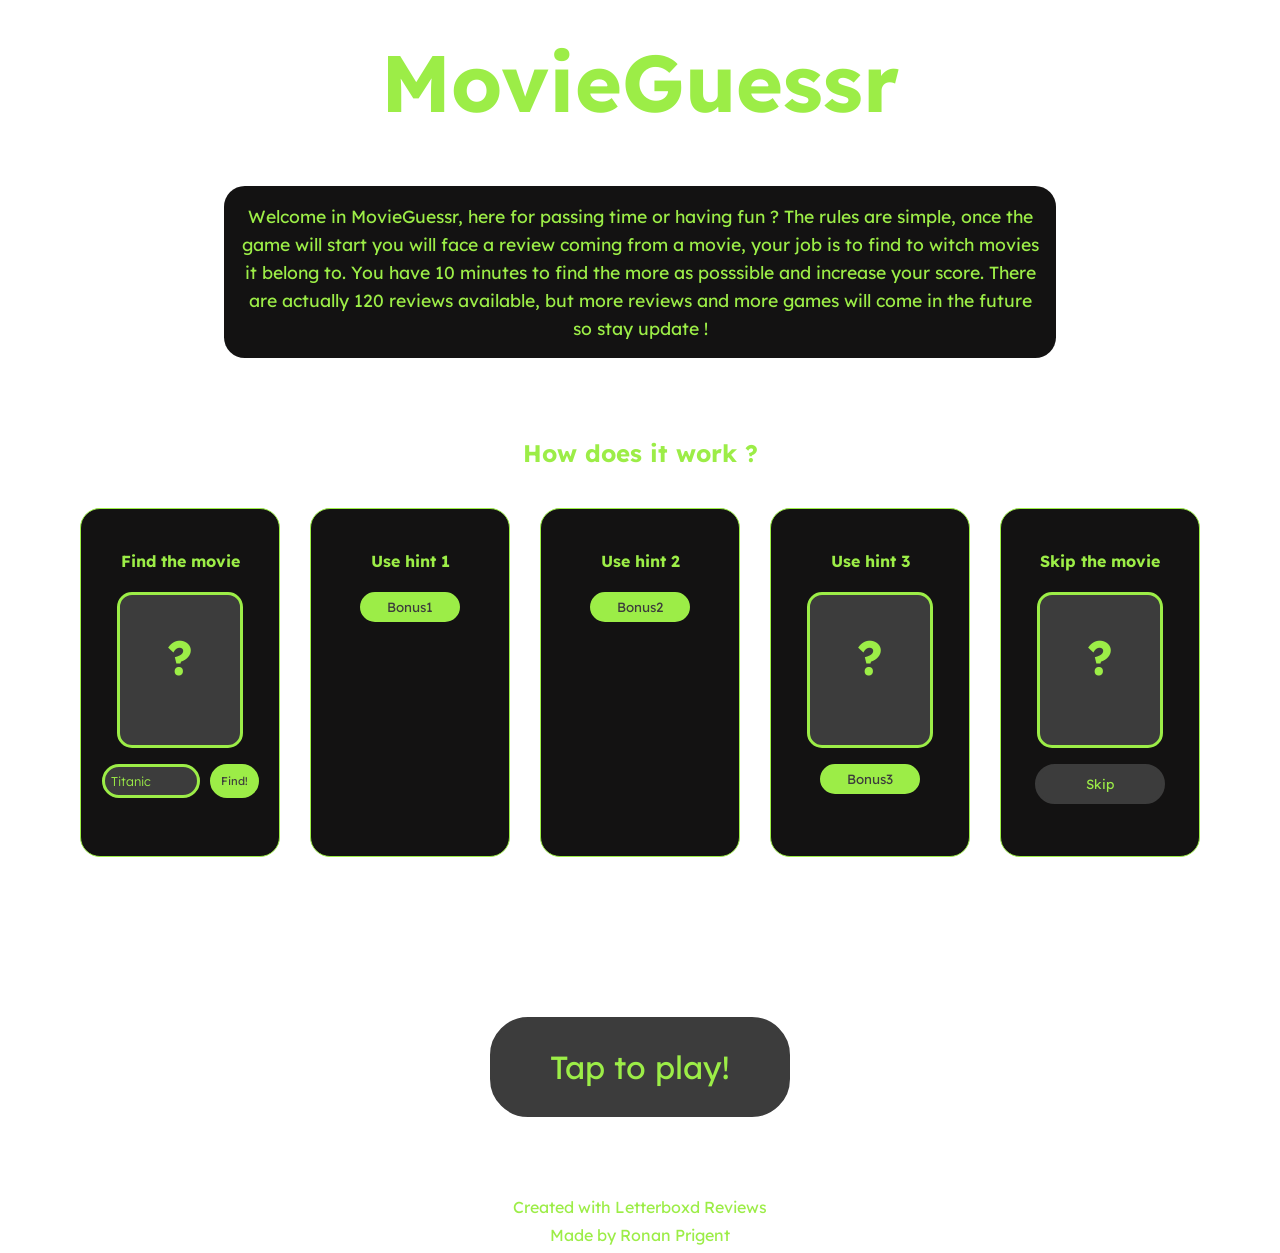
==== index.html @ f556eaeb "Add files via upload" ====
<!DOCTYPE html>
<html lang="en">

<head>
    <meta charset="UTF-8">
    <meta name="viewport" content="width=device-width, initial-scale=1.0">
    <title>MovieGuessr</title>
    <link rel="stylesheet" href="style.css">
    <link rel="preconnect" href="https://fonts.googleapis.com">
    <link rel="preconnect" href="https://fonts.gstatic.com" crossorigin>
    <link
        href="https://fonts.googleapis.com/css2?family=Inria+Serif:ital,wght@0,300;0,400;0,700;1,300;1,400;1,700&family=Lexend:wght@100..900&display=swap"
        rel="stylesheet">
</head>

<body>
    <h1> MovieGuessr</h1>

    <p class="txt"> Welcome in MovieGuessr, here for passing time or having fun ? The rules are simple, once the game
        will start you will face a review coming from a movie, your job is to
        find to witch movies it belong to. You have 10 minutes to find the more as posssible and increase your score.
        There are actually 120 reviews available, but more reviews
        and more games will come in the future so stay update !
    </p>

    <h2> How does it work ?</h2>

    <div class="cards">
        <div class="card">
            <h4>Find the movie</h4>

            <div class="img">
                <h1 class="question">?</h1>
            </div>

            <div class="recherche">
                <input class="barre" type="text" value="Titanic" readonly>
                <button id="trouver" class="trouve">Find!</button>
            </div>

            <h4 id="ajout1" style="display:none;">+5 points!</h4>
        </div>

        <div class="card">
            <h4>Use hint 1</h4>

            <input class="boutonindice" id="id1" type="button" value="Bonus1" />
            <h4 class="ajout2">Year of the movie</h4>
            <h4 class="ajout2">1997</h4>
            <h4 class="ajout2 red">-0.5 point!</h4>
        </div>

        <div class="card">
            <h4>Use hint 2</h4>

            <input class="boutonindice" id="id2" type="button" value="Bonus2" />
            <h4 class="ajout3">Number of letters in the movie</h4>
            <h4 class="ajout3">_ _ _ _ _ _ _</h4>
            <h4 class="ajout3 red">-1 point!</h4>
        </div>

        <div class="card">
            <h4>Use hint 3</h4>

            <div class="img">
                <h1 class="question">?</h1>
            </div>

            <input class="boutonindice" id="id3" type="button" value="Bonus3" />
            <h4 class="ajout4 red">-2.5 points!</h4>
        </div>

        <div class="card">
            <h4>Skip the movie</h4>

            <div class="img">
                <h1 class="question">?</h1>
            </div>

            <input class="boutonskip" id="id4" type="button" value="Skip" />
            <h4 class="ajout5 red">-20 seconds!</h4>
        </div>
    </div>

    <button class="play" onclick="window.location.href='FastAndFurious_Solo/jeu.html';">Tap to play!</button>

    <footer>
        <p>Created with <a href="https://letterboxd.com/" class="let">Letterboxd Reviews</a></p>
        <p>Made by <a href="https://www.linkedin.com/in/ronan-prigent/" class="let">Ronan Prigent</a></p>
    </footer>

</body>

<script>
    // Bouton "trouver"
    let ajout1 = document.getElementById("ajout1")
    const trouver = document.getElementById("trouver")
    trouver.addEventListener("click", () => {
        ajout1.style.display = "block"
    });

    // Indice 1
    let ajout2 = document.getElementsByClassName("ajout2")
    const indice1 = document.getElementById("id1")
    indice1.addEventListener("click", () => {
        for (let i = 0; i < ajout2.length; i++) {
            ajout2[i].style.display = "block"
        }
    });

    // Indice 2
    let ajout3 = document.getElementsByClassName("ajout3")
    const indice2 = document.getElementById("id2")
    indice2.addEventListener("click", () => {
        for (let i = 0; i < ajout3.length; i++) {
            ajout3[i].style.display = "block"
        }
    });

    // Indice 3
    let ajout4 = document.getElementsByClassName("ajout4")
    const indice3 = document.getElementById("id3")
    indice3.addEventListener("click", () => {
        for (let i = 0; i < ajout4.length; i++) {
            ajout4[i].style.display = "block"
        }
    });

    // Skip
    let ajout5 = document.getElementsByClassName("ajout5")
    const indice4 = document.getElementById("id4")
    indice4.addEventListener("click", () => {
        for (let i = 0; i < ajout5.length; i++) {
            ajout5[i].style.display = "block"
        }
    });



</script>

</html>
---- style.css ----
body {
    font-family: "Lexend", sans-serif;
    background-image: url(../Image/backg.jpg);
    background-size: cover;
    background-position: center;
    color: #9CED47;
    margin: 0;
    padding: 0;
}
h1 {
    font-size: 5rem;
    text-align: center;
    margin-top: 2rem;
}
h2 {
    margin-top: 5rem;
    text-align: center;
}
    
.txt {
    font-size: 1.1rem;
    background-color: #131212;
    max-width: 800px;       
    margin: 3rem auto;      
    text-align: center;
    padding: 1rem;        
    line-height: 1.6;
    border-radius: 1.3rem;
}
.cards {
    display: flex;
    flex-wrap: wrap;       
    gap: 30px;
    justify-content: center;
    margin-top: 40px;
}
.card {
    border-radius: 20px;
    display: flex;
    flex-direction: column;
    align-items: center;
    padding: 20px;
    width: 200px;
    box-sizing: border-box;
    background-color: #131212;
    border: 0.5px solid #9CED47;
}
.card h4, .card h1, .card p {
    text-align: center;
    width: 100%;
}

.img {
    background-color: #3C3C3C;
    border: 3px solid #9CED47;
    width: 120px;
    height: 150px;
    overflow: hidden;
    border-radius: 15px;
    margin-bottom: 1rem;
}
.question {
    font-size: 3rem;
}
.barre {
    display: flex;
    width: 5rem;
    padding: 6px;
    font-family: "Lexend", sans-serif;
    font-size: 0.8rem;
    font-weight: 300;
    border-radius: 1.3rem;
    background-color: #3C3C3C;
    color: #9CED47;
    border: 3px solid #9CED47;
}
.recherche {
    display: flex;
    gap: 10px;
    align-items: stretch;
}

.trouve, .boutonindice, .boutonskip, .play {
    font-family: "Lexend", sans-serif;
    cursor: pointer;
    border-radius: 1.3rem;
    border: 3px solid;
    text-align: center;
    transition: all 0.2s ease;
}


.trouve {
    font-size: 0.7rem;
    background-color: #9CED47;
    color: #3C3C3C;
    border-color: #9CED47;
    padding: 6px 8px;
}

.trouve:hover {
    background-color: #3C3C3C;
    color: #9CED47;
    border-color: #9CED47;
}
.boutonindice {
    background-color: #9CED47;
    color: #3C3C3C;
    width: 100px;
    height: 30px;
    line-height: 20px;
    margin-bottom: 2rem;
    border-color: #9CED47;
}

.boutonindice:hover {
    background-color: #3C3C3C;
    color: #9CED47;
    border-color: #9CED47;
}


.boutonskip {
    background-color: #3C3C3C;
    color: #9CED47;
    width: 130px;
    height: 40px;
    line-height: 20px;
    margin-bottom: 2rem;
    border-color: #3C3C3C;
}

.boutonskip:hover {
    background-color: #9CED47;
    color: #3C3C3C;
    border-color: #3C3C3C;
}


.play {
    display: flex;
    justify-content: center;
    align-items: center;
    background-color: #3C3C3C;
    font-size: 2rem;
    padding: 10px;
    border-radius: 38px;
    width: 300px;
    height: 100px;
    color: #9CED47;
    border-color: #3C3C3C;
    margin: 10rem auto 0 auto;
}

.play:hover {
    color: #3C3C3C;
    border-color: #9CED47;
    background-color: #9CED47;
}

.ajout1, .ajout2, .ajout3, .ajout4, .ajout5 {
    display: none;
    margin: 0.3rem;
    text-align: center;
}

.red {
    color: #D52941;
}
footer {
    margin-top: 5rem;
    text-align: center;
}

footer p {
    margin: 0.5rem 0;
}

.let {
    color: #9CED47;
    text-decoration: none;
}

.let:hover {
    color: #4e7c1e;
}
#classement {
    max-width: 400px;
    margin: 2rem auto;
    text-align: center;
    border-top: 1px solid #9CED47;
    padding-top: 1rem;
}

#classement div {
    border-bottom: 1px solid #9CED47;
    padding: 5px 0;
}
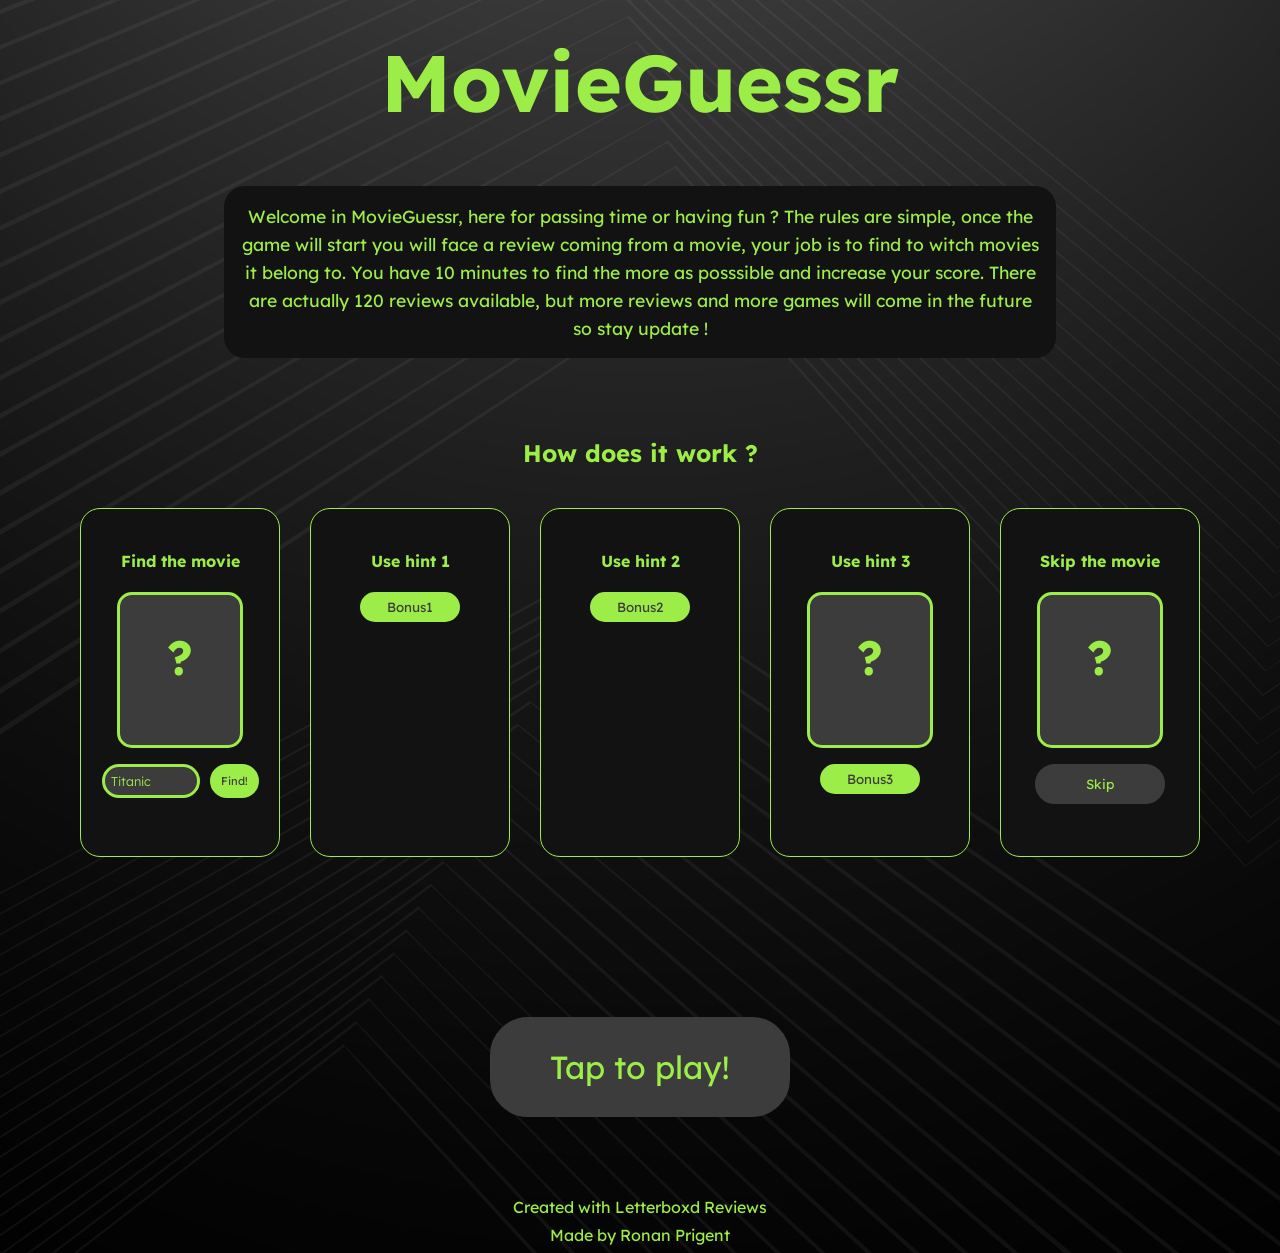
==== commit 0b850e83: "Fix HTML structure and add image handling" ====
--- a/index.html
+++ b/index.html
@@ -97,6 +97,8 @@
     const trouver = document.getElementById("trouver")
     trouver.addEventListener("click", () => {
         ajout1.style.display = "block"
+        const divImg = document.querySelector(".card .img");
+        divImg.innerHTML = '<img src="Image/tit.png" alt="Movie" class="tit">';
     });
 
     // Indice 1
@@ -123,6 +125,8 @@
     indice3.addEventListener("click", () => {
         for (let i = 0; i < ajout4.length; i++) {
             ajout4[i].style.display = "block"
+            const divSkip = indice3.closest(".card").querySelector(".img");
+            divSkip.innerHTML = '<img src="Image/titflou.png" alt="Skipped Movie" class="tit">';
         }
     });
 
@@ -132,6 +136,8 @@
     indice4.addEventListener("click", () => {
         for (let i = 0; i < ajout5.length; i++) {
             ajout5[i].style.display = "block"
+            const divSkip = indice4.closest(".card").querySelector(".img");
+            divSkip.innerHTML = '<img src="Image/tit.png" alt="Skipped Movie" class="tit">';
         }
     });
 
@@ -139,4 +145,4 @@
 
 </script>
 
-</html>+</html>
--- a/style.css
+++ b/style.css
@@ -1,6 +1,6 @@
 body {
     font-family: "Lexend", sans-serif;
-    background-image: url(../Image/backg.jpg);
+    background-image: url(../Image/Backg.jpg);
     background-size: cover;
     background-position: center;
     color: #9CED47;
@@ -195,4 +195,11 @@
 #classement div {
     border-bottom: 1px solid #9CED47;
     padding: 5px 0;
-}+}
+
+.tit{
+    width:100%; 
+    height:100%; 
+    object-fit:cover; 
+    border-radius:15px;
+}
